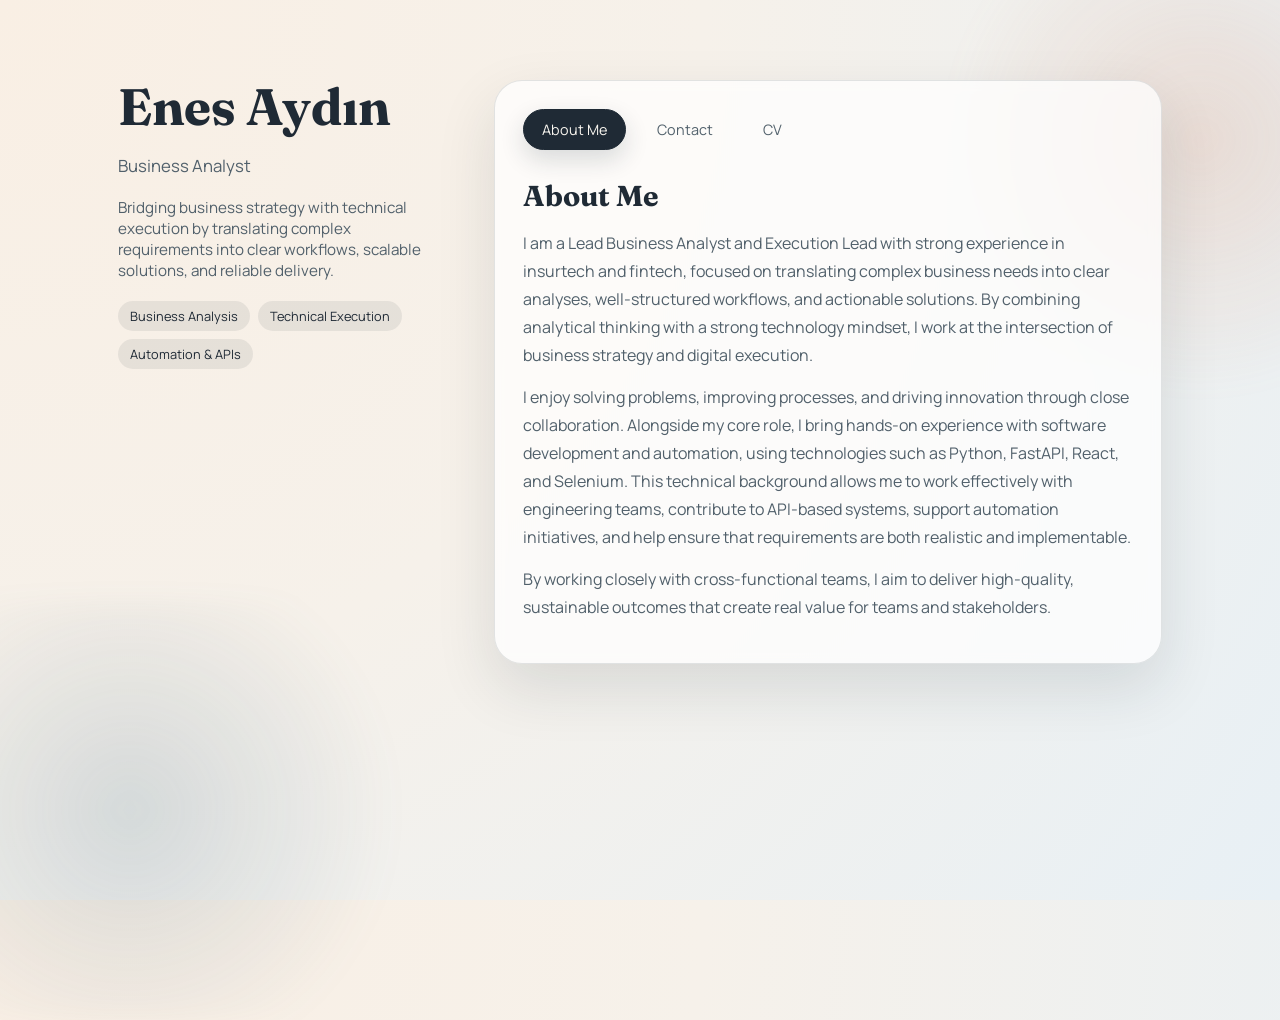
==== index.html @ 1f8d480a "first commit" ====
<!doctype html>
<html lang="en">
  <head>
    <meta charset="utf-8" />
    <meta name="viewport" content="width=device-width, initial-scale=1" />
    <title>Enes Aydın</title>
    <link rel="preconnect" href="https://fonts.googleapis.com" />
    <link rel="preconnect" href="https://fonts.gstatic.com" crossorigin />
    <link
      href="https://fonts.googleapis.com/css2?family=Fraunces:opsz,wght@9..144,500;9..144,700&family=Manrope:wght@300;400;500;600&display=swap"
      rel="stylesheet"
    />
    <link rel="stylesheet" href="styles.css" />
  </head>
  <body>
    <div class="page">
      <aside class="intro">
        <h1>Enes Aydın</h1>
        <p class="role">Business Analyst</p>
        <p class="summary">
          Bridging business strategy with technical execution by translating
          complex requirements into clear workflows, scalable solutions, and
          reliable delivery.
        </p>
        <div class="highlights">
          <span>Business Analysis</span>
          <span>Technical Execution</span>
          <span>Automation & APIs</span>
        </div>
      </aside>

      <main class="content">
        <div class="tabs">
          <input type="radio" name="tab" id="tab-about" checked />
          <input type="radio" name="tab" id="tab-contact" />
          <input type="radio" name="tab" id="tab-cv" />

          <div class="tab-labels" role="tablist" aria-label="Primary">
            <label for="tab-about" role="tab">About Me</label>
            <label for="tab-contact" role="tab">Contact</label>
            <label for="tab-cv" role="tab">CV</label>
          </div>

          <div class="tab-panels">
            <section
              id="panel-about"
              class="tab-panel reveal"
              aria-labelledby="tab-about"
            >
              <h2>About Me</h2>
              <p>
                I am a Lead Business Analyst and Execution Lead with strong
                experience in insurtech and fintech, focused on translating
                complex business needs into clear analyses, well-structured
                workflows, and actionable solutions. By combining analytical
                thinking with a strong technology mindset, I work at the
                intersection of business strategy and digital execution.
              </p>
              <p>
                I enjoy solving problems, improving processes, and driving
                innovation through close collaboration. Alongside my core role,
                I bring hands-on experience with software development and
                automation, using technologies such as Python, FastAPI, React,
                and Selenium. This technical background allows me to work
                effectively with engineering teams, contribute to API-based
                systems, support automation initiatives, and help ensure that
                requirements are both realistic and implementable.
              </p>
              <p>
                By working closely with cross-functional teams, I aim to deliver
                high-quality, sustainable outcomes that create real value for
                teams and stakeholders.
              </p>
            </section>

            <section
              id="panel-contact"
              class="tab-panel reveal"
              aria-labelledby="tab-contact"
            >
              <h2>Contact</h2>
              <div class="contact-card">
                <div>
                  <p class="contact-label">LinkedIn</p>
                  <a
                    href="https://www.linkedin.com/in/enesaydinnn/"
                    target="_blank"
                    rel="noreferrer"
                  >
                    linkedin.com/in/enesaydinnn
                  </a>
                </div>
                <div>
                  <p class="contact-label">Email</p>
                  <a href="mailto:enesaydin9494@gmail.com"
                    >enesaydin9494@gmail.com</a
                  >
                </div>
              </div>
            </section>

            <section
              id="panel-cv"
              class="tab-panel reveal"
              aria-labelledby="tab-cv"
            >
              <h2>CV</h2>
              <p>
                View or download the latest resume to learn more about my
                professional background and project work.
              </p>
              <div class="cv-actions">
                <a
                  class="button primary"
                  href="Enes%20Aydin%20Resume.pdf"
                  target="_blank"
                  rel="noreferrer"
                >
                  View Resume
                </a>
                <a
                  class="button ghost"
                  href="/cv/enes-aydin_cv.pdf"
                  download="Enes_Aydin_Resume.pdf"
                  title="Enes Aydın CV Download"
                >
                  Download PDF
                </a>
              </div>
            </section>
          </div>
        </div>
      </main>
    </div>
  </body>
</html>
---- styles.css ----
:root {
  --bg: #f6f1ea;
  --bg-alt: #eef3f6;
  --ink: #1f2a35;
  --muted: #51606b;
  --accent: #d07b55;
  --accent-strong: #b46340;
  --surface: rgba(255, 255, 255, 0.72);
  --stroke: rgba(31, 42, 53, 0.12);
  --shadow: 0 24px 60px rgba(26, 38, 51, 0.12);
}

* {
  box-sizing: border-box;
}

body {
  margin: 0;
  min-height: 100vh;
  font-family: "Manrope", "Segoe UI", sans-serif;
  color: var(--ink);
  background: radial-gradient(circle at top left, #f9efe4 0%, var(--bg) 45%, #e8f0f5 100%);
  position: relative;
  overflow-x: hidden;
}

body::before,
body::after {
  content: "";
  position: absolute;
  inset: auto;
  z-index: 0;
  pointer-events: none;
}

body::before {
  width: 520px;
  height: 520px;
  top: -120px;
  right: -180px;
  background: radial-gradient(circle, rgba(208, 123, 85, 0.18), transparent 70%);
  filter: blur(10px);
}

body::after {
  width: 620px;
  height: 420px;
  left: -180px;
  bottom: -120px;
  background: radial-gradient(circle, rgba(50, 96, 128, 0.16), transparent 72%);
  filter: blur(12px);
}

.page {
  position: relative;
  z-index: 1;
  max-width: 1100px;
  margin: 0 auto;
  padding: 80px 28px 64px;
  display: grid;
  grid-template-columns: minmax(240px, 320px) minmax(0, 1fr);
  gap: 56px;
}

.intro {
  display: flex;
  flex-direction: column;
  gap: 20px;
  position: sticky;
  top: 48px;
  align-self: start;
}

.eyebrow {
  text-transform: uppercase;
  letter-spacing: 0.2em;
  font-size: 0.7rem;
  color: var(--muted);
  margin: 0;
}

h1 {
  font-family: "Fraunces", "Times New Roman", serif;
  font-size: clamp(2.6rem, 4vw, 3.6rem);
  line-height: 1.05;
  margin: 0;
}

.role {
  font-size: 1.05rem;
  color: var(--muted);
  margin: 0;
}

.summary {
  font-size: 0.95rem;
  color: var(--muted);
  margin: 0;
}

.highlights {
  display: flex;
  flex-wrap: wrap;
  gap: 8px;
}

.highlights span {
  padding: 6px 12px;
  border-radius: 999px;
  font-size: 0.8rem;
  background: rgba(31, 42, 53, 0.08);
  color: var(--ink);
}

.content {
  background: var(--surface);
  border: 1px solid var(--stroke);
  border-radius: 28px;
  box-shadow: var(--shadow);
  padding: 28px;
  backdrop-filter: blur(6px);
}

.tabs {
  display: flex;
  flex-direction: column;
  gap: 28px;
}

.tabs input {
  position: absolute;
  opacity: 0;
  pointer-events: none;
}

.tab-labels {
  display: flex;
  gap: 12px;
  flex-wrap: wrap;
}

.tab-labels label {
  font-size: 0.9rem;
  padding: 10px 18px;
  border-radius: 999px;
  background: transparent;
  border: 1px solid transparent;
  color: var(--muted);
  cursor: pointer;
  transition: all 0.2s ease;
}

.tab-labels label:hover {
  color: var(--ink);
  border-color: rgba(31, 42, 53, 0.18);
}

#tab-about:checked ~ .tab-labels label[for="tab-about"],
#tab-contact:checked ~ .tab-labels label[for="tab-contact"],
#tab-cv:checked ~ .tab-labels label[for="tab-cv"] {
  background: var(--ink);
  color: #f7f4ee;
  border-color: var(--ink);
  box-shadow: 0 10px 24px rgba(31, 42, 53, 0.16);
}

.tab-panels {
  position: relative;
}

.tab-panel {
  display: none;
  animation: fadeUp 0.6s ease both;
}

#tab-about:checked ~ .tab-panels #panel-about,
#tab-contact:checked ~ .tab-panels #panel-contact,
#tab-cv:checked ~ .tab-panels #panel-cv {
  display: block;
}

.tab-panel h2 {
  font-family: "Fraunces", "Times New Roman", serif;
  font-size: 1.8rem;
  margin: 0 0 16px;
}

.tab-panel p {
  color: var(--muted);
  line-height: 1.75;
  margin: 0 0 14px;
}

.contact-card {
  display: grid;
  gap: 18px;
  padding: 18px;
  border-radius: 20px;
  background: rgba(255, 255, 255, 0.8);
  border: 1px solid rgba(31, 42, 53, 0.08);
}

.contact-label {
  margin: 0 0 6px;
  font-size: 0.8rem;
  text-transform: uppercase;
  letter-spacing: 0.15em;
  color: var(--muted);
}

.contact-card a {
  color: var(--ink);
  text-decoration: none;
  font-weight: 500;
}

.contact-card a:hover {
  color: var(--accent-strong);
}

.contact-note {
  margin-top: 8px;
  font-size: 0.85rem;
}

.cv-actions {
  display: flex;
  gap: 12px;
  flex-wrap: wrap;
  margin-top: 10px;
}

.button {
  display: inline-flex;
  align-items: center;
  justify-content: center;
  gap: 8px;
  padding: 12px 22px;
  border-radius: 999px;
  font-size: 0.95rem;
  text-decoration: none;
  transition: transform 0.2s ease, box-shadow 0.2s ease;
}

.button.primary {
  background: var(--accent);
  color: #fffaf4;
  box-shadow: 0 12px 30px rgba(208, 123, 85, 0.28);
}

.button.ghost {
  border: 1px solid rgba(31, 42, 53, 0.18);
  color: var(--ink);
  background: transparent;
}

.button:hover {
  transform: translateY(-2px);
}

@keyframes fadeUp {
  from {
    opacity: 0;
    transform: translateY(14px);
  }
  to {
    opacity: 1;
    transform: translateY(0);
  }
}

@media (max-width: 900px) {
  .page {
    grid-template-columns: 1fr;
    padding-top: 48px;
  }

  .intro {
    position: static;
  }

  .content {
    padding: 22px;
  }
}

@media (max-width: 560px) {
  .page {
    padding: 40px 20px 48px;
  }

  .tab-labels {
    gap: 8px;
    justify-content: center;
  }

  .tab-labels label {
    width: 100%;
    text-align: center;
  }
}
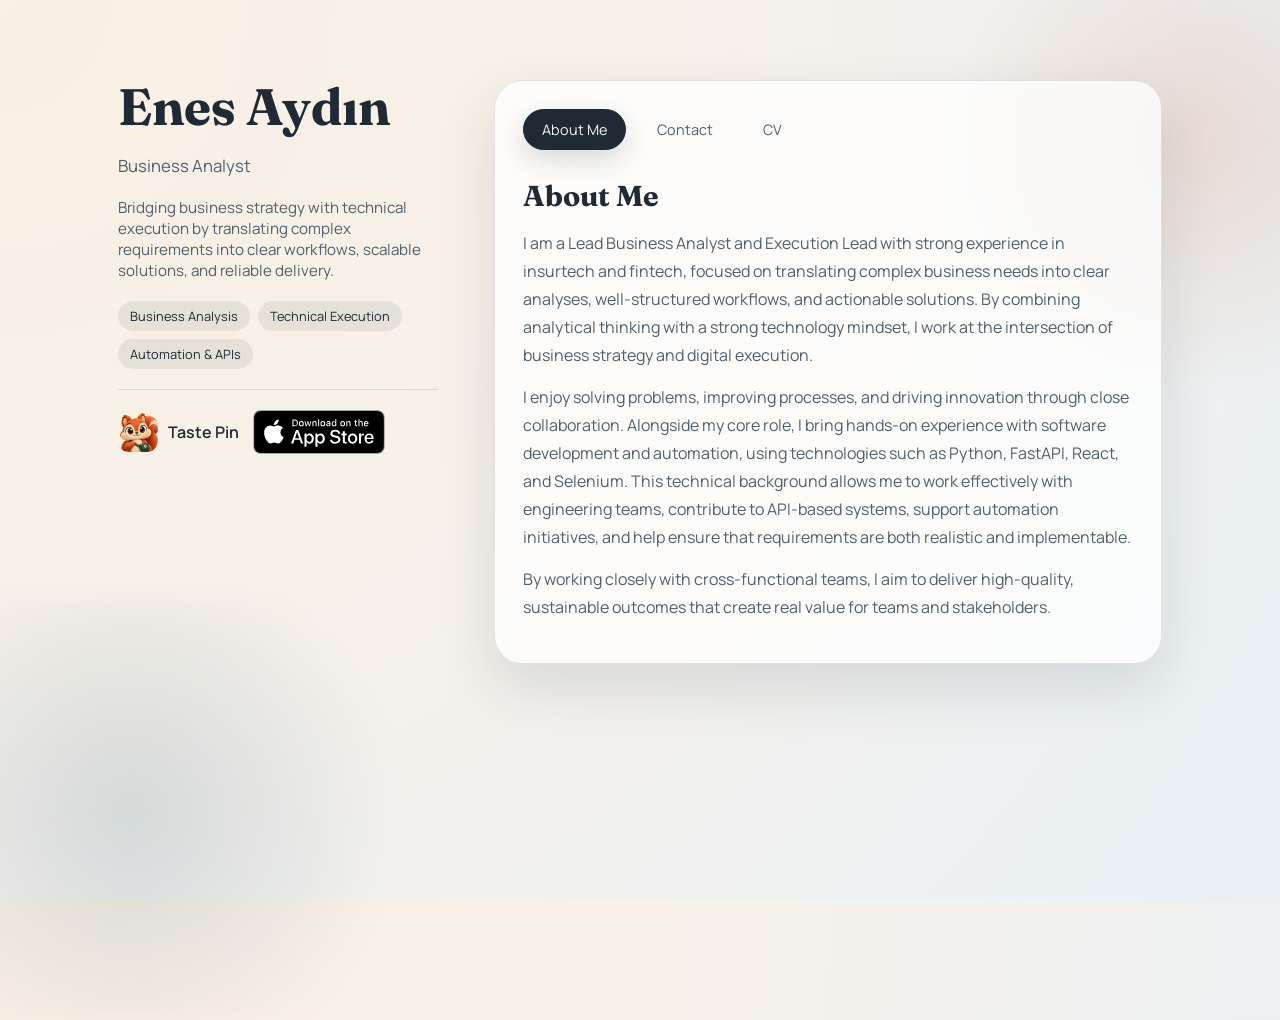
==== commit 147d05f3: "Add localized App Store badges for Taste Pin" ====
--- a/index.html
+++ b/index.html
@@ -4,6 +4,7 @@
     <meta charset="utf-8" />
     <meta name="viewport" content="width=device-width, initial-scale=1" />
     <title>Enes Aydın</title>
+    <link rel="icon" type="image/png" href="/assets/favicon.png" />
     <link rel="preconnect" href="https://fonts.googleapis.com" />
     <link rel="preconnect" href="https://fonts.gstatic.com" crossorigin />
     <link
@@ -13,6 +14,37 @@
     <link rel="stylesheet" href="styles.css" />
   </head>
   <body>
+    <!-- Mobile hamburger menu toggle -->
+    <input type="checkbox" id="menu-toggle" class="menu-toggle" />
+    <label for="menu-toggle" class="hamburger" aria-label="Menu">
+      <span></span>
+      <span></span>
+      <span></span>
+    </label>
+
+    <!-- Mobile navigation overlay -->
+    <nav class="mobile-nav">
+      <label
+        for="menu-toggle"
+        class="mobile-nav-item"
+        onclick="document.getElementById('tab-about').checked = true"
+        >About Me</label
+      >
+      <label
+        for="menu-toggle"
+        class="mobile-nav-item"
+        onclick="document.getElementById('tab-contact').checked = true"
+        >Contact</label
+      >
+      <label
+        for="menu-toggle"
+        class="mobile-nav-item"
+        onclick="document.getElementById('tab-cv').checked = true"
+        >CV</label
+      >
+    </nav>
+    <label for="menu-toggle" class="overlay"></label>
+
     <div class="page">
       <aside class="intro">
         <h1>Enes Aydın</h1>
@@ -26,6 +58,15 @@
           <span>Business Analysis</span>
           <span>Technical Execution</span>
           <span>Automation & APIs</span>
+        </div>
+        <div class="featured-app">
+          <a class="featured-app-name" href="/apps/taste-pin/?lang=en">
+            <img src="/apps/taste-pin/assets/app-icon.png" alt="" width="40" height="40" />
+            Taste Pin
+          </a>
+          <a href="https://apps.apple.com/app/id6819854499">
+            <img src="/apps/taste-pin/assets/app-store-en.svg" alt="Taste Pin · App Store" width="132" height="44" />
+          </a>
         </div>
       </aside>
 
@@ -112,7 +153,7 @@
               <div class="cv-actions">
                 <a
                   class="button primary"
-                  href="Enes%20Aydin%20Resume.pdf"
+                  href="/cv/enes-aydin_cv.pdf"
                   target="_blank"
                   rel="noreferrer"
                 >
--- a/styles.css
+++ b/styles.css
@@ -19,7 +19,12 @@
   min-height: 100vh;
   font-family: "Manrope", "Segoe UI", sans-serif;
   color: var(--ink);
-  background: radial-gradient(circle at top left, #f9efe4 0%, var(--bg) 45%, #e8f0f5 100%);
+  background: radial-gradient(
+    circle at top left,
+    #f9efe4 0%,
+    var(--bg) 45%,
+    #e8f0f5 100%
+  );
   position: relative;
   overflow-x: hidden;
 }
@@ -38,7 +43,11 @@
   height: 520px;
   top: -120px;
   right: -180px;
-  background: radial-gradient(circle, rgba(208, 123, 85, 0.18), transparent 70%);
+  background: radial-gradient(
+    circle,
+    rgba(208, 123, 85, 0.18),
+    transparent 70%
+  );
   filter: blur(10px);
 }
 
@@ -112,6 +121,36 @@
   color: var(--ink);
 }
 
+.featured-app {
+  display: flex;
+  align-items: center;
+  flex-wrap: wrap;
+  gap: 14px;
+  padding-top: 20px;
+  border-top: 1px solid var(--stroke);
+}
+
+.featured-app img {
+  display: block;
+}
+
+.featured-app-name {
+  display: inline-flex;
+  align-items: center;
+  gap: 10px;
+  color: var(--ink);
+  font-weight: 600;
+  text-decoration: none;
+}
+
+.featured-app-name img {
+  border-radius: 10px;
+}
+
+.featured-app-name:hover {
+  text-decoration: underline;
+}
+
 .content {
   background: var(--surface);
   border: 1px solid var(--stroke);
@@ -239,7 +278,9 @@
   border-radius: 999px;
   font-size: 0.95rem;
   text-decoration: none;
-  transition: transform 0.2s ease, box-shadow 0.2s ease;
+  transition:
+    transform 0.2s ease,
+    box-shadow 0.2s ease;
 }
 
 .button.primary {
@@ -284,18 +325,238 @@
   }
 }
 
+/* Hamburger Menu - Hidden on Desktop */
+.menu-toggle {
+  display: none;
+}
+
+.hamburger {
+  display: none;
+}
+
+.mobile-nav {
+  display: none;
+}
+
+.overlay {
+  display: none;
+}
+
 @media (max-width: 560px) {
   .page {
-    padding: 40px 20px 48px;
-  }
-
+    padding: 32px 20px 40px;
+    gap: 24px;
+  }
+
+  /* Intro section - kompakt ve ortalı */
+  .intro {
+    gap: 14px;
+    text-align: center;
+    align-items: center;
+  }
+
+  h1 {
+    font-size: 2.2rem;
+  }
+
+  .role {
+    font-size: 0.95rem;
+  }
+
+  .summary {
+    font-size: 0.88rem;
+    line-height: 1.6;
+    max-width: 320px;
+  }
+
+  .highlights {
+    justify-content: center;
+    gap: 6px;
+  }
+
+  .highlights span {
+    padding: 5px 10px;
+    font-size: 0.72rem;
+  }
+
+  /* Content card */
+  .content {
+    border-radius: 20px;
+    overflow: hidden;
+  }
+
+  /* Hide desktop tabs on mobile */
   .tab-labels {
+    display: none;
+  }
+
+  /* Tab panels */
+  .tabs {
+    gap: 0;
+  }
+
+  .tab-panels {
+    padding: 20px;
+  }
+
+  .tab-panel h2 {
+    font-size: 1.4rem;
+    margin-bottom: 12px;
+  }
+
+  .tab-panel p {
+    font-size: 0.9rem;
+    line-height: 1.7;
+    margin-bottom: 12px;
+  }
+
+  /* Contact card mobile */
+  .contact-card {
+    padding: 14px;
+    gap: 14px;
+    border-radius: 14px;
+  }
+
+  .contact-label {
+    font-size: 0.72rem;
+    margin-bottom: 4px;
+  }
+
+  .contact-card a {
+    font-size: 0.9rem;
+  }
+
+  /* CV actions mobile */
+  .cv-actions {
+    flex-direction: column;
+    gap: 10px;
+  }
+
+  .button {
+    padding: 12px 20px;
+    font-size: 0.9rem;
+    justify-content: center;
+  }
+
+  /* ===== HAMBURGER MENU STYLES ===== */
+
+  /* Hamburger Icon */
+  .hamburger {
+    display: flex;
+    flex-direction: column;
+    justify-content: center;
+    align-items: center;
+    gap: 5px;
+    position: fixed;
+    top: 20px;
+    right: 20px;
+    z-index: 1001;
+    width: 44px;
+    height: 44px;
+    background: var(--surface);
+    border: 1px solid var(--stroke);
+    border-radius: 12px;
+    cursor: pointer;
+    backdrop-filter: blur(10px);
+    box-shadow: 0 4px 20px rgba(0, 0, 0, 0.08);
+    transition: all 0.3s ease;
+  }
+
+  .hamburger span {
+    display: block;
+    width: 20px;
+    height: 2px;
+    background: var(--ink);
+    border-radius: 2px;
+    transition: all 0.3s ease;
+  }
+
+  .hamburger:hover {
+    background: rgba(255, 255, 255, 0.95);
+    box-shadow: 0 6px 24px rgba(0, 0, 0, 0.12);
+  }
+
+  /* Hamburger Animation - X when open */
+  #menu-toggle:checked ~ .hamburger span:nth-child(1) {
+    transform: rotate(45deg) translate(5px, 5px);
+  }
+
+  #menu-toggle:checked ~ .hamburger span:nth-child(2) {
+    opacity: 0;
+    transform: translateX(-10px);
+  }
+
+  #menu-toggle:checked ~ .hamburger span:nth-child(3) {
+    transform: rotate(-45deg) translate(5px, -5px);
+  }
+
+  /* Mobile Navigation Panel */
+  .mobile-nav {
+    display: flex;
+    flex-direction: column;
+    position: fixed;
+    top: 0;
+    right: -280px;
+    width: 280px;
+    height: 100vh;
+    background: linear-gradient(180deg, #faf7f2 0%, #f6f1ea 100%);
+    z-index: 1000;
+    padding: 100px 32px 40px;
     gap: 8px;
-    justify-content: center;
-  }
-
-  .tab-labels label {
+    transition: right 0.35s cubic-bezier(0.4, 0, 0.2, 1);
+    box-shadow: -10px 0 40px rgba(0, 0, 0, 0.1);
+  }
+
+  #menu-toggle:checked ~ .mobile-nav {
+    right: 0;
+  }
+
+  .mobile-nav-item {
+    display: block;
+    padding: 16px 20px;
+    font-size: 1.05rem;
+    font-weight: 500;
+    color: var(--muted);
+    text-decoration: none;
+    border-radius: 12px;
+    cursor: pointer;
+    transition: all 0.2s ease;
+  }
+
+  .mobile-nav-item:hover {
+    background: rgba(31, 42, 53, 0.06);
+    color: var(--ink);
+  }
+
+  .mobile-nav-item:active {
+    background: rgba(31, 42, 53, 0.1);
+    transform: scale(0.98);
+  }
+
+  /* Overlay */
+  .overlay {
+    display: block;
+    position: fixed;
+    top: 0;
+    left: 0;
     width: 100%;
-    text-align: center;
-  }
-}
+    height: 100%;
+    background: rgba(31, 42, 53, 0.4);
+    z-index: 999;
+    opacity: 0;
+    visibility: hidden;
+    transition: all 0.35s ease;
+    cursor: pointer;
+    backdrop-filter: blur(2px);
+  }
+
+  #menu-toggle:checked ~ .overlay {
+    opacity: 1;
+    visibility: visible;
+  }
+
+  /* Adjust page for hamburger space */
+  .page {
+    padding-top: 80px;
+  }
+}
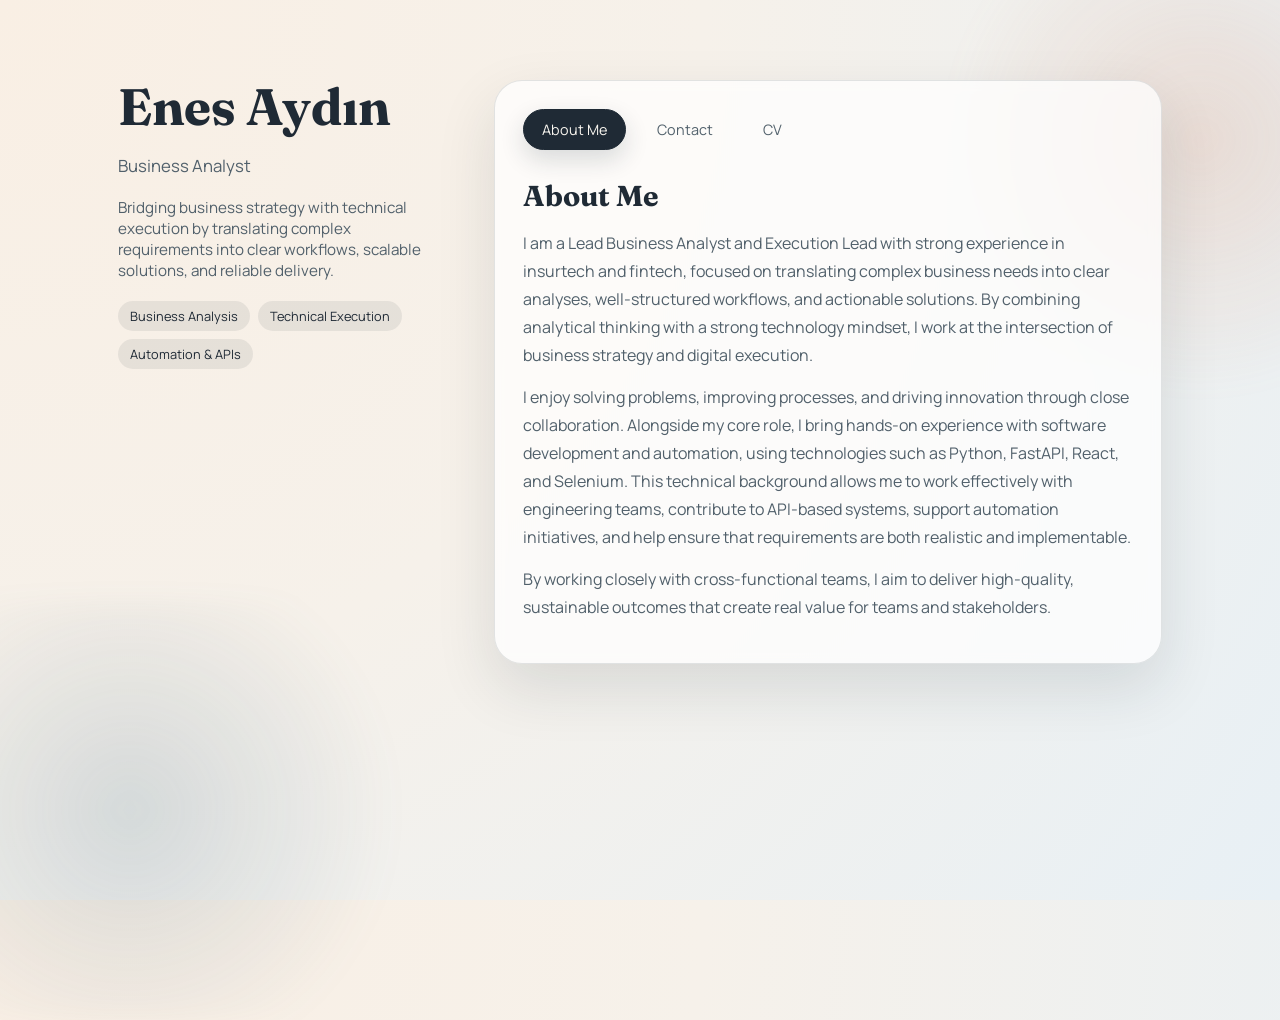
==== commit 5c613b12: "Refine the Taste Pin product page and restore the portfolio homepage" ====
--- a/index.html
+++ b/index.html
@@ -58,15 +58,6 @@
           <span>Business Analysis</span>
           <span>Technical Execution</span>
           <span>Automation & APIs</span>
-        </div>
-        <div class="featured-app">
-          <a class="featured-app-name" href="/apps/taste-pin/?lang=en">
-            <img src="/apps/taste-pin/assets/app-icon.png" alt="" width="40" height="40" />
-            Taste Pin
-          </a>
-          <a href="https://apps.apple.com/app/id6819854499">
-            <img src="/apps/taste-pin/assets/app-store-en.svg" alt="Taste Pin · App Store" width="132" height="44" />
-          </a>
         </div>
       </aside>
 
--- a/styles.css
+++ b/styles.css
@@ -119,36 +119,6 @@
   font-size: 0.8rem;
   background: rgba(31, 42, 53, 0.08);
   color: var(--ink);
-}
-
-.featured-app {
-  display: flex;
-  align-items: center;
-  flex-wrap: wrap;
-  gap: 14px;
-  padding-top: 20px;
-  border-top: 1px solid var(--stroke);
-}
-
-.featured-app img {
-  display: block;
-}
-
-.featured-app-name {
-  display: inline-flex;
-  align-items: center;
-  gap: 10px;
-  color: var(--ink);
-  font-weight: 600;
-  text-decoration: none;
-}
-
-.featured-app-name img {
-  border-radius: 10px;
-}
-
-.featured-app-name:hover {
-  text-decoration: underline;
 }
 
 .content {
